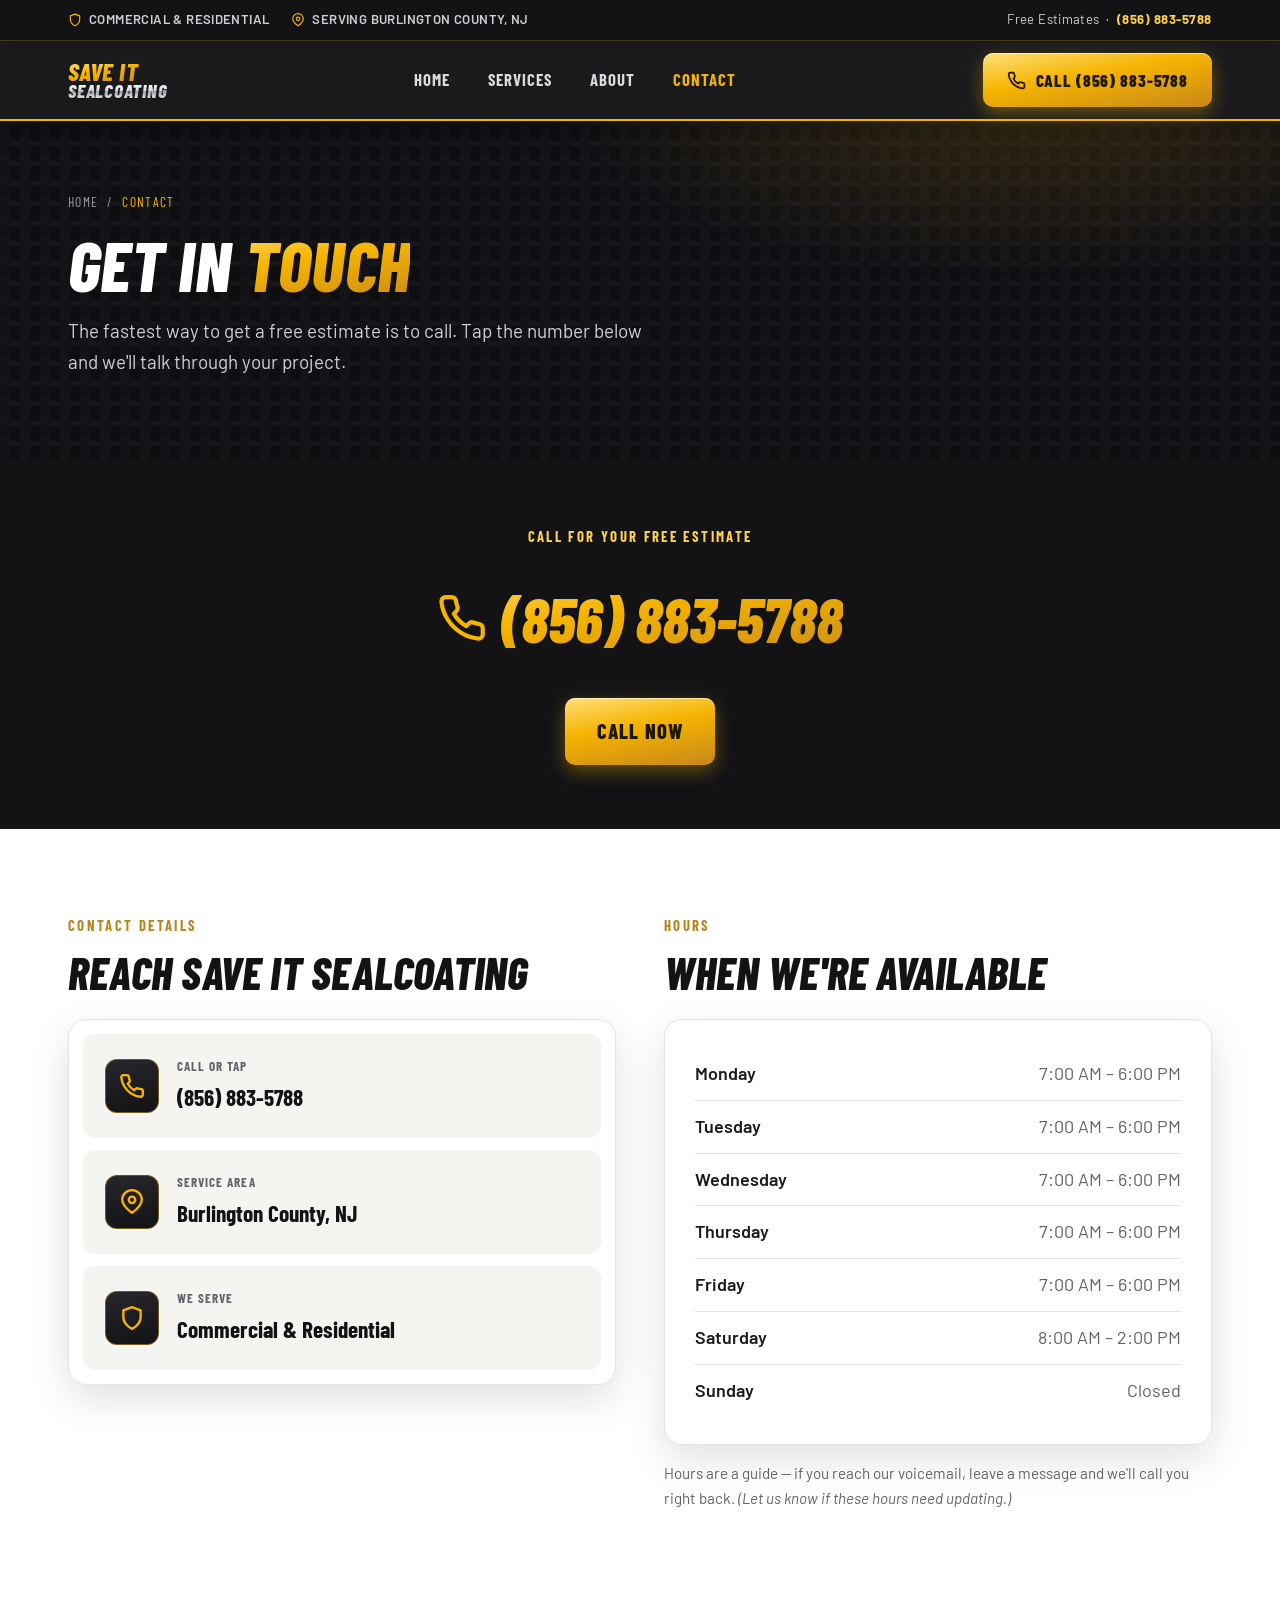
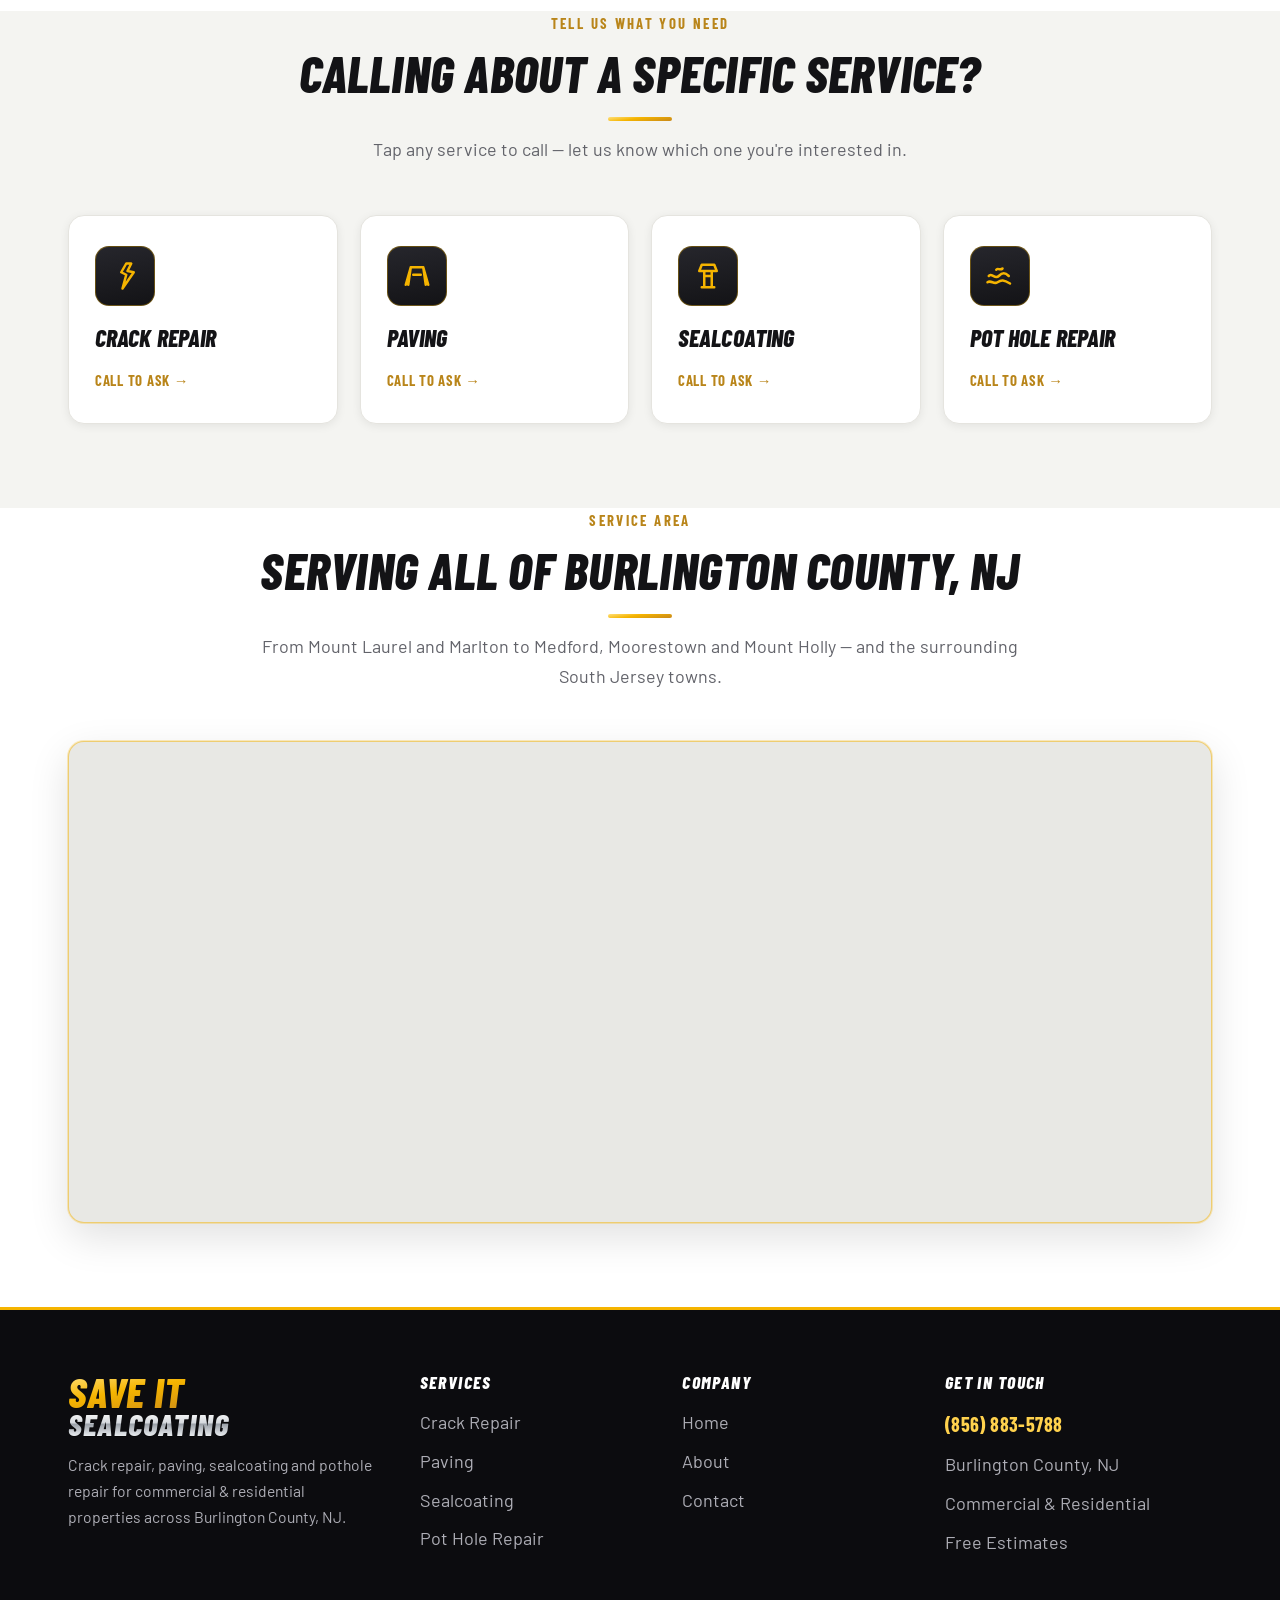
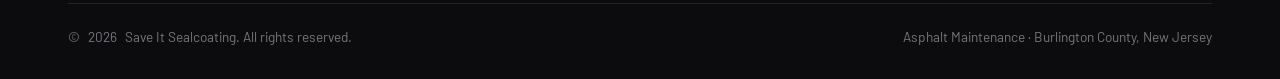
==== contact.html @ 90343ad8 "Add files via upload" ====
<!DOCTYPE html>
<html lang="en">
<head>
<meta charset="UTF-8">
<meta name="viewport" content="width=device-width, initial-scale=1.0">
<title>Contact | Save It Sealcoating — Call (856) 883-5788</title>
<meta name="description" content="Contact Save It Sealcoating for a free estimate on crack repair, paving, sealcoating or pothole repair in Burlington County, NJ. Call (856) 883-5788.">
<link rel="icon" href="favicon.svg" type="image/svg+xml">
<meta name="theme-color" content="#131316">
<link rel="stylesheet" href="styles.css">
</head>
<body>

<!-- ================= TOP BAR ================= -->
<div class="topbar">
  <div class="wrap">
    <div class="badges">
      <span><svg viewBox="0 0 24 24" fill="none" stroke="currentColor" stroke-width="2" stroke-linecap="round" stroke-linejoin="round"><path d="M12 2l8 3v6c0 5-3.5 8.5-8 11-4.5-2.5-8-6-8-11V5z"/></svg>Commercial &amp; Residential</span>
      <span><svg viewBox="0 0 24 24" fill="none" stroke="currentColor" stroke-width="2" stroke-linecap="round" stroke-linejoin="round"><path d="M21 10c0 6-9 12-9 12s-9-6-9-12a9 9 0 0118 0z"/><circle cx="12" cy="10" r="3"/></svg>Serving Burlington County, NJ</span>
    </div>
    <div>Free Estimates &nbsp;·&nbsp; <a class="tb-phone" href="tel:+18568835788">(856) 883-5788</a></div>
  </div>
</div>

<!-- ================= HEADER ================= -->
<header class="site-head">
  <div class="wrap">
    <a href="index.html" class="logo" aria-label="Save It Sealcoating home">
      <span class="l-1">SAVE IT</span>
      <span class="l-2">SEALCOATING</span>
    </a>
    <nav class="nav" id="nav">
      <a href="index.html">Home</a>
      <a href="services.html">Services</a>
      <a href="about.html">About</a>
      <a href="contact.html" class="active">Contact</a>
    </nav>
    <div class="head-cta">
      <a class="btn btn-gold" href="tel:+18568835788">
        <svg viewBox="0 0 24 24" fill="none" stroke="currentColor" stroke-width="2.2" stroke-linecap="round" stroke-linejoin="round"><path d="M22 16.92v3a2 2 0 01-2.18 2 19.79 19.79 0 01-8.63-3.07 19.5 19.5 0 01-6-6 19.79 19.79 0 01-3.07-8.67A2 2 0 014.11 2h3a2 2 0 012 1.72c.13.96.36 1.9.7 2.81a2 2 0 01-.45 2.11L8.09 9.91a16 16 0 006 6l1.27-1.27a2 2 0 012.11-.45c.91.34 1.85.57 2.81.7A2 2 0 0122 16.92z"/></svg>
        <span class="btn-label">Call (856) 883-5788</span>
      </a>
      <button class="nav-toggle" id="navToggle" aria-label="Menu">
        <svg viewBox="0 0 24 24" fill="none" stroke="currentColor" stroke-width="2.2" stroke-linecap="round"><path d="M3 6h18M3 12h18M3 18h18"/></svg>
      </button>
    </div>
  </div>
</header>

<!-- ================= PAGE HERO ================= -->
<section class="page-hero carbon">
  <div class="wrap">
    <div class="crumbs"><a href="index.html">Home</a> &nbsp;/&nbsp; <span>Contact</span></div>
    <h1>Get In <span class="accent">Touch</span></h1>
    <p>The fastest way to get a free estimate is to call. Tap the number below and we'll talk through your project.</p>
  </div>
</section>

<!-- ================= BIG CALL CTA ================= -->
<section class="sec bg-dark carbon cta-band" style="padding:64px 0;">
  <div class="wrap">
    <span class="kicker" style="color:var(--gold-lite);">Call For Your Free Estimate</span>
    <a class="phone-big" href="tel:+18568835788" style="margin-top:6px;">
      <svg viewBox="0 0 24 24" fill="none" stroke="currentColor" stroke-width="2" stroke-linecap="round" stroke-linejoin="round" style="width:.8em;height:.8em;"><path d="M22 16.92v3a2 2 0 01-2.18 2 19.79 19.79 0 01-8.63-3.07 19.5 19.5 0 01-6-6 19.79 19.79 0 01-3.07-8.67A2 2 0 014.11 2h3a2 2 0 012 1.72c.13.96.36 1.9.7 2.81a2 2 0 01-.45 2.11L8.09 9.91a16 16 0 006 6l1.27-1.27a2 2 0 012.11-.45c.91.34 1.85.57 2.81.7A2 2 0 0122 16.92z"/></svg>
      (856) 883-5788
    </a>
    <div class="cta-actions">
      <a class="btn btn-gold btn-lg" href="tel:+18568835788">Call Now</a>
    </div>
  </div>
</section>

<!-- ================= CONTACT DETAILS ================= -->
<section class="sec bg-white">
  <div class="wrap">
    <div class="contact-grid">
      <div>
        <span class="kicker">Contact Details</span>
        <h2 style="font-size:clamp(2rem,3.6vw,2.8rem); margin-bottom:24px;">Reach Save It Sealcoating</h2>
        <div class="contact-card">
          <a class="contact-row" href="tel:+18568835788">
            <div class="cic"><svg viewBox="0 0 24 24" fill="none" stroke="currentColor" stroke-width="2.2" stroke-linecap="round" stroke-linejoin="round"><path d="M22 16.92v3a2 2 0 01-2.18 2 19.79 19.79 0 01-8.63-3.07 19.5 19.5 0 01-6-6 19.79 19.79 0 01-3.07-8.67A2 2 0 014.11 2h3a2 2 0 012 1.72c.13.96.36 1.9.7 2.81a2 2 0 01-.45 2.11L8.09 9.91a16 16 0 006 6l1.27-1.27a2 2 0 012.11-.45c.91.34 1.85.57 2.81.7A2 2 0 0122 16.92z"/></svg></div>
            <div><div class="ct-k">Call or Tap</div><div class="ct-v">(856) 883-5788</div></div>
          </a>
          <div class="contact-row">
            <div class="cic"><svg viewBox="0 0 24 24" fill="none" stroke="currentColor" stroke-width="2.2" stroke-linecap="round" stroke-linejoin="round"><path d="M21 10c0 6-9 12-9 12s-9-6-9-12a9 9 0 0118 0z"/><circle cx="12" cy="10" r="3"/></svg></div>
            <div><div class="ct-k">Service Area</div><div class="ct-v">Burlington County, NJ</div></div>
          </div>
          <div class="contact-row">
            <div class="cic"><svg viewBox="0 0 24 24" fill="none" stroke="currentColor" stroke-width="2.2" stroke-linecap="round" stroke-linejoin="round"><path d="M12 2l8 3v6c0 5-3.5 8.5-8 11-4.5-2.5-8-6-8-11V5z"/></svg></div>
            <div><div class="ct-k">We Serve</div><div class="ct-v">Commercial &amp; Residential</div></div>
          </div>
        </div>
      </div>

      <div>
        <span class="kicker">Hours</span>
        <h2 style="font-size:clamp(2rem,3.6vw,2.8rem); margin-bottom:24px;">When We're Available</h2>
        <div class="contact-card" style="padding:28px 30px;">
          <ul class="hours-list">
            <li><span class="d">Monday</span><span class="h">7:00 AM – 6:00 PM</span></li>
            <li><span class="d">Tuesday</span><span class="h">7:00 AM – 6:00 PM</span></li>
            <li><span class="d">Wednesday</span><span class="h">7:00 AM – 6:00 PM</span></li>
            <li><span class="d">Thursday</span><span class="h">7:00 AM – 6:00 PM</span></li>
            <li><span class="d">Friday</span><span class="h">7:00 AM – 6:00 PM</span></li>
            <li><span class="d">Saturday</span><span class="h">8:00 AM – 2:00 PM</span></li>
            <li><span class="d">Sunday</span><span class="h">Closed</span></li>
          </ul>
        </div>
        <p style="color:var(--muted); font-size:.95rem; margin-top:16px;">Hours are a guide — if you reach our voicemail, leave a message and we'll call you right back. <em>(Let us know if these hours need updating.)</em></p>
      </div>
    </div>
  </div>
</section>

<!-- ================= SERVICES QUICK LINKS ================= -->
<section class="sec bg-paper" style="padding-top:0;">
  <div class="wrap">
    <div class="sec-head center">
      <span class="kicker">Tell Us What You Need</span>
      <h2>Calling About a Specific Service?</h2>
      <div class="rule"></div>
      <p class="sub">Tap any service to call — let us know which one you're interested in.</p>
    </div>
    <div class="cards">
      <a class="card" href="tel:+18568835788">
        <div class="ic"><svg viewBox="0 0 24 24" fill="none" stroke="currentColor" stroke-width="2" stroke-linecap="round" stroke-linejoin="round"><path d="M13 2L9 9l4 2-3 11 9-13-5-1 3-6z"/></svg></div>
        <h3>Crack Repair</h3>
        <span class="more">Call to ask →</span>
      </a>
      <a class="card" href="tel:+18568835788">
        <div class="ic"><svg viewBox="0 0 24 24" fill="none" stroke="currentColor" stroke-width="2" stroke-linecap="round" stroke-linejoin="round"><path d="M3 19l4-14h10l4 14M7 5l-2 14M17 5l2 14M9 11h6"/></svg></div>
        <h3>Paving</h3>
        <span class="more">Call to ask →</span>
      </a>
      <a class="card" href="tel:+18568835788">
        <div class="ic"><svg viewBox="0 0 24 24" fill="none" stroke="currentColor" stroke-width="2" stroke-linecap="round" stroke-linejoin="round"><path d="M7 21h10M9 21V8M15 21V8M5 8h14l-2-5H7L5 8zM9 12h6"/></svg></div>
        <h3>Sealcoating</h3>
        <span class="more">Call to ask →</span>
      </a>
      <a class="card" href="tel:+18568835788">
        <div class="ic"><svg viewBox="0 0 24 24" fill="none" stroke="currentColor" stroke-width="2" stroke-linecap="round" stroke-linejoin="round"><path d="M3 12c2-3 5 3 8 0s5-3 8 0M2 17c3-2 5 2 8 0s5-2 10 1M9 7c1-2 3 1 5-1"/></svg></div>
        <h3>Pot Hole Repair</h3>
        <span class="more">Call to ask →</span>
      </a>
    </div>
  </div>
</section>

<!-- ================= MAP BAND ================= -->
<section class="sec bg-white map-band" style="padding-top:0;">
  <div class="wrap">
    <div class="sec-head center">
      <span class="kicker">Service Area</span>
      <h2>Serving All of Burlington County, NJ</h2>
      <div class="rule"></div>
      <p class="sub">From Mount Laurel and Marlton to Medford, Moorestown and Mount Holly — and the surrounding South Jersey towns.</p>
    </div>
    <div class="map-frame">
      <iframe src="https://www.google.com/maps?q=Burlington%20County%2C%20New%20Jersey&output=embed&z=9" loading="lazy" referrerpolicy="no-referrer-when-downgrade" title="Map of Burlington County, New Jersey service area"></iframe>
    </div>
  </div>
</section>

<!-- ================= FOOTER ================= -->
<footer class="site-foot">
  <div class="wrap">
    <div class="foot-grid">
      <div>
        <div class="logo lg" style="margin-bottom:16px;">
          <span class="l-1">SAVE IT</span>
          <span class="l-2">SEALCOATING</span>
        </div>
        <p style="font-size:.98rem; max-width:34ch;">Crack repair, paving, sealcoating and pothole repair for commercial &amp; residential properties across Burlington County, NJ.</p>
      </div>
      <div>
        <h4>Services</h4>
        <ul>
          <li><a href="services.html#crack-repair">Crack Repair</a></li>
          <li><a href="services.html#paving">Paving</a></li>
          <li><a href="services.html#sealcoating">Sealcoating</a></li>
          <li><a href="services.html#pothole-repair">Pot Hole Repair</a></li>
        </ul>
      </div>
      <div>
        <h4>Company</h4>
        <ul>
          <li><a href="index.html">Home</a></li>
          <li><a href="about.html">About</a></li>
          <li><a href="contact.html">Contact</a></li>
        </ul>
      </div>
      <div>
        <h4>Get In Touch</h4>
        <ul>
          <li><a class="f-phone" href="tel:+18568835788">(856) 883-5788</a></li>
          <li>Burlington County, NJ</li>
          <li>Commercial &amp; Residential</li>
          <li>Free Estimates</li>
        </ul>
      </div>
    </div>
    <div class="foot-bottom">
      <div class="foot-note">© <span id="yr">2026</span> Save It Sealcoating. All rights reserved.</div>
      <div class="foot-note">Asphalt Maintenance · Burlington County, New Jersey</div>
    </div>
  </div>
</footer>

<script>
  var t = document.getElementById('navToggle'), n = document.getElementById('nav');
  if (t) t.addEventListener('click', function(){ n.classList.toggle('open'); });
  document.getElementById('yr').textContent = new Date().getFullYear();
</script>

</body>
</html>
---- styles.css ----
/* ============================================================
   SAVE IT SEALCOATING — shared stylesheet
   Visual DNA: black + gold + chrome, bold condensed italic type,
   but lightened for easy reading.
   ============================================================ */

@import url('https://fonts.googleapis.com/css2?family=Barlow:ital,wght@0,400;0,500;0,600;0,700;1,500&family=Barlow+Condensed:ital,wght@0,500;0,600;0,700;0,800;1,700;1,800&display=swap');

:root {
  --ink:        #131316;
  --ink-2:      #1d1d22;
  --ink-3:      #2a2a30;
  --gold:       #f5b400;
  --gold-lite:  #ffd24d;
  --gold-deep:  #b9851a;
  --chrome:     #dfe3e8;
  --chrome-2:   #aab0b8;
  --paper:      #f4f4f1;
  --white:      #ffffff;
  --line:       #e5e4df;
  --ink-text:   #1b1b1f;
  --muted:      #62636a;
  --shadow-sm:  0 2px 10px rgba(0,0,0,.07);
  --shadow-md:  0 14px 40px rgba(0,0,0,.12);
  --gold-grad:  linear-gradient(170deg, #ffe07a 0%, #f5b400 42%, #c8881a 100%);
  --chrome-grad:linear-gradient(180deg, #ffffff 0%, #d4d8dd 48%, #9aa0a8 52%, #e9ecef 100%);
  --maxw: 1200px;
}

* { box-sizing: border-box; }

html { scroll-behavior: smooth; }

body {
  margin: 0;
  font-family: "Barlow", system-ui, sans-serif;
  color: var(--ink-text);
  background: var(--paper);
  font-size: 18px;
  line-height: 1.65;
  -webkit-font-smoothing: antialiased;
}

h1, h2, h3, h4 {
  font-family: "Barlow Condensed", "Barlow", sans-serif;
  font-weight: 800;
  line-height: 1.02;
  margin: 0;
  letter-spacing: .005em;
}

a { color: inherit; text-decoration: none; }

p { margin: 0 0 1em; }
img { max-width: 100%; display: block; }

.wrap { width: 100%; max-width: var(--maxw); margin: 0 auto; padding: 0 28px; }

/* ---- carbon texture ---- */
.carbon {
  background-color: #0e0e11;
  background-image:
    linear-gradient(27deg, #15151a 5px, transparent 5px),
    linear-gradient(207deg, #15151a 5px, transparent 5px),
    linear-gradient(27deg, #0c0c0f 5px, transparent 5px),
    linear-gradient(207deg, #0c0c0f 5px, transparent 5px),
    linear-gradient(90deg, #121217 10px, transparent 10px),
    linear-gradient(#16161b 25%, #0e0e11 25%, #0e0e11 50%, transparent 50%, transparent 75%, #0e0e11 75%);
  background-size: 20px 20px;
}

/* ============================================================
   LOGO WORDMARK (CSS recreation of the card badge)
   ============================================================ */
.logo { display: inline-flex; flex-direction: column; line-height: .82; gap: 2px; }
.logo .l-1 {
  font-family: "Barlow Condensed", sans-serif;
  font-style: italic;
  font-weight: 800;
  font-size: 1.55rem;
  letter-spacing: .02em;
  background: var(--gold-grad);
  -webkit-background-clip: text;
  background-clip: text;
  color: transparent;
  filter: drop-shadow(0 1px 0 rgba(0,0,0,.4));
}
.logo .l-2 {
  font-family: "Barlow Condensed", sans-serif;
  font-style: italic;
  font-weight: 800;
  font-size: 1.18rem;
  letter-spacing: .04em;
  background: var(--chrome-grad);
  -webkit-background-clip: text;
  background-clip: text;
  color: transparent;
  filter: drop-shadow(0 1px 0 rgba(0,0,0,.5));
}
/* large logo variant for footer / hero */
.logo.lg .l-1 { font-size: 2.6rem; }
.logo.lg .l-2 { font-size: 1.95rem; }

/* ============================================================
   TOP BAR
   ============================================================ */
.topbar {
  background: var(--ink);
  color: #cfcfd4;
  font-size: .82rem;
  letter-spacing: .03em;
  border-bottom: 1px solid rgba(245,180,0,.25);
}
.topbar .wrap { display: flex; align-items: center; justify-content: space-between; height: 40px; }
.topbar .badges { display: flex; gap: 22px; align-items: center; text-transform: uppercase; font-weight: 600; }
.topbar .badges span { display: inline-flex; align-items: center; gap: 7px; }
.topbar .badges svg { width: 14px; height: 14px; color: var(--gold); }
.topbar a.tb-phone { color: var(--gold-lite); font-weight: 700; letter-spacing: .04em; }

/* ============================================================
   HEADER / NAV
   ============================================================ */
.site-head {
  position: sticky; top: 0; z-index: 50;
  background: rgba(19,19,22,.97);
  backdrop-filter: blur(8px);
  border-bottom: 2px solid var(--gold);
  box-shadow: 0 6px 24px rgba(0,0,0,.28);
}
.site-head .wrap { display: flex; align-items: center; justify-content: space-between; height: 78px; gap: 18px; }
.nav { display: flex; align-items: center; gap: 6px; }
.nav a {
  color: #d9dade;
  font-family: "Barlow Condensed", sans-serif;
  font-weight: 700; font-size: 1.05rem;
  text-transform: uppercase; letter-spacing: .06em;
  padding: 8px 16px; border-radius: 7px;
  transition: color .15s, background .15s;
}
.nav a:hover { color: #fff; background: rgba(255,255,255,.06); }
.nav a.active { color: var(--gold); }
.head-cta { display: flex; align-items: center; gap: 14px; }

/* ---- buttons ---- */
.btn {
  display: inline-flex; align-items: center; gap: 10px;
  font-family: "Barlow Condensed", sans-serif;
  font-weight: 800; text-transform: uppercase; letter-spacing: .05em;
  font-size: 1.08rem;
  padding: 13px 24px; border-radius: 10px;
  border: none; cursor: pointer;
  transition: transform .12s ease, box-shadow .12s ease, filter .15s;
  white-space: nowrap;
}
.btn svg { width: 19px; height: 19px; }
.btn-gold {
  background: var(--gold-grad);
  color: #211800;
  box-shadow: 0 6px 18px rgba(245,180,0,.38), inset 0 1px 0 rgba(255,255,255,.55);
}
.btn-gold:hover { transform: translateY(-2px); box-shadow: 0 10px 26px rgba(245,180,0,.5), inset 0 1px 0 rgba(255,255,255,.55); }
.btn-ghost {
  background: transparent; color: #fff;
  border: 2px solid rgba(255,255,255,.35);
}
.btn-ghost:hover { border-color: var(--gold); color: var(--gold); }
.btn-dark {
  background: var(--ink); color: #fff;
  box-shadow: var(--shadow-sm);
}
.btn-dark:hover { transform: translateY(-2px); background: var(--ink-2); }
.btn-lg { font-size: 1.28rem; padding: 17px 32px; }

/* ============================================================
   HERO
   ============================================================ */
.hero { position: relative; color: #fff; overflow: hidden; }
.hero::after {
  content:""; position:absolute; inset:0;
  background:
    radial-gradient(900px 380px at 18% 0%, rgba(245,180,0,.16), transparent 60%),
    linear-gradient(90deg, rgba(14,14,17,.96) 0%, rgba(14,14,17,.82) 48%, rgba(14,14,17,.35) 100%);
  pointer-events: none;
}
.hero .wrap { position: relative; z-index: 2; padding-top: 76px; padding-bottom: 84px; }
.hero-grid { display: grid; grid-template-columns: 1.15fr .85fr; gap: 48px; align-items: center; }
.eyebrow {
  display: inline-flex; align-items: center; gap: 10px;
  font-family: "Barlow Condensed", sans-serif; font-weight: 700;
  text-transform: uppercase; letter-spacing: .18em; font-size: .95rem;
  color: var(--gold-lite); margin-bottom: 18px;
}
.eyebrow::before { content:""; width: 34px; height: 2px; background: var(--gold); }
.hero h1 {
  font-size: clamp(3rem, 6.2vw, 5.4rem);
  font-style: italic;
  text-transform: uppercase;
  text-shadow: 0 3px 0 rgba(0,0,0,.35);
}
.hero h1 .accent {
  background: var(--gold-grad); -webkit-background-clip: text; background-clip: text; color: transparent;
}
.hero .lede { font-size: 1.2rem; color: #d6d7db; max-width: 46ch; margin: 22px 0 30px; }
.hero-cta { display: flex; flex-wrap: wrap; gap: 14px; align-items: center; }
.hero-chips { display: flex; flex-wrap: wrap; gap: 10px; margin-top: 34px; }
.chip {
  display: inline-flex; align-items: center; gap: 9px;
  background: rgba(255,255,255,.06); border: 1px solid rgba(255,255,255,.14);
  color: #e8e8ec; padding: 9px 16px; border-radius: 999px;
  font-family: "Barlow Condensed", sans-serif; font-weight: 700;
  text-transform: uppercase; letter-spacing: .05em; font-size: .92rem;
}
.chip svg { width: 16px; height: 16px; color: var(--gold); }

/* ============================================================
   PLACEHOLDER IMAGE BLOCKS
   ============================================================ */
.ph {
  position: relative; border-radius: 16px; overflow: hidden;
  background:
    repeating-linear-gradient(135deg, #1b1b20 0 14px, #16161b 14px 28px);
  border: 1px solid rgba(255,255,255,.1);
  display: flex; align-items: center; justify-content: center;
  color: #7d7e87; min-height: 320px;
}
.ph .ph-label {
  display: flex; flex-direction: column; align-items: center; gap: 12px;
  font-family: "Barlow Condensed", sans-serif; font-weight: 700;
  text-transform: uppercase; letter-spacing: .12em; font-size: .85rem; text-align: center;
}
.ph .ph-label svg { width: 46px; height: 46px; color: #4f5059; }
.ph.gold-edge { border-color: rgba(245,180,0,.45); box-shadow: 0 0 0 1px rgba(245,180,0,.25), var(--shadow-md); }
.ph.light { background: repeating-linear-gradient(135deg,#ececea 0 14px,#e3e3df 14px 28px); color:#a6a69e; }
.ph.light .ph-label svg { color:#bcbcb4; }

/* real photo frames (stock placeholders — swap for client job photos) */
.photo { position: relative; border-radius: 16px; overflow: hidden; box-shadow: var(--shadow-md); border: 1px solid rgba(255,255,255,.1); background:#1b1b20; }
.photo img { position: absolute; inset: 0; width: 100%; height: 100%; object-fit: cover; display: block; }
.photo.gold-edge { border-color: rgba(245,180,0,.5); box-shadow: 0 0 0 1px rgba(245,180,0,.3), var(--shadow-md); }
.photo::after { content:""; position:absolute; inset:0; background: linear-gradient(180deg, transparent 55%, rgba(0,0,0,.35)); pointer-events:none; }

/* corner tag on hero image */
.img-tag {
  position: absolute; left: 16px; bottom: 16px; z-index: 3;
  background: var(--gold-grad); color: #211800;
  font-family: "Barlow Condensed", sans-serif; font-weight: 800;
  text-transform: uppercase; letter-spacing: .05em; font-size: .9rem;
  padding: 7px 14px; border-radius: 8px; box-shadow: var(--shadow-sm);
}

/* ============================================================
   SECTIONS
   ============================================================ */
section { position: relative; }
.sec { padding: 84px 0; }
.sec-head { max-width: 760px; margin-bottom: 50px; }
.sec-head.center { margin-left: auto; margin-right: auto; text-align: center; }
.kicker {
  font-family: "Barlow Condensed", sans-serif; font-weight: 700;
  text-transform: uppercase; letter-spacing: .16em; font-size: .92rem;
  color: var(--gold-deep); margin-bottom: 12px; display: block;
}
.sec h2 {
  font-size: clamp(2.2rem, 4vw, 3.2rem);
  font-style: italic; text-transform: uppercase; color: var(--ink);
}
.sec .sub { color: var(--muted); font-size: 1.12rem; margin-top: 14px; }
.bg-dark { background: var(--ink); color: #ececed; }
.bg-dark h2 { color: #fff; }
.bg-dark .sub { color: #b7b8bf; }
.bg-paper { background: var(--paper); }
.bg-white { background: var(--white); }

/* gold rule */
.rule { width: 64px; height: 4px; background: var(--gold-grad); border-radius: 3px; }
.sec-head.center .rule { margin: 18px auto 0; }

/* ============================================================
   SERVICE CARDS
   ============================================================ */
.cards { display: grid; grid-template-columns: repeat(4, 1fr); gap: 22px; }
.card {
  background: var(--white); border: 1px solid var(--line); border-radius: 16px;
  padding: 30px 26px 28px; box-shadow: var(--shadow-sm);
  transition: transform .16s ease, box-shadow .16s ease, border-color .16s;
  position: relative; overflow: hidden;
}
.card::before {
  content:""; position:absolute; left:0; top:0; height:4px; width:100%;
  background: var(--gold-grad); transform: scaleX(0); transform-origin: left;
  transition: transform .25s ease;
}
.card:hover { transform: translateY(-6px); box-shadow: var(--shadow-md); border-color: rgba(245,180,0,.5); }
.card:hover::before { transform: scaleX(1); }
.card .ic {
  width: 60px; height: 60px; border-radius: 14px;
  display: flex; align-items: center; justify-content: center;
  background: linear-gradient(170deg, #26262c, #131316);
  border: 1px solid rgba(245,180,0,.35);
  margin-bottom: 20px;
}
.card .ic svg { width: 30px; height: 30px; color: var(--gold); }
.card h3 { font-size: 1.5rem; text-transform: uppercase; font-style: italic; color: var(--ink); }
.card p { color: var(--muted); font-size: .98rem; margin: 10px 0 0; line-height: 1.55; }
.card .more {
  margin-top: 18px; display: inline-flex; align-items: center; gap: 6px;
  font-family: "Barlow Condensed", sans-serif; font-weight: 700; text-transform: uppercase;
  letter-spacing: .05em; color: var(--gold-deep); font-size: .92rem;
}

/* ============================================================
   FEATURE / WHY ROW
   ============================================================ */
.feat { display: grid; grid-template-columns: repeat(4,1fr); gap: 26px; }
.feat .f { text-align: left; }
.feat .f .fic {
  width: 52px; height: 52px; border-radius: 12px; margin-bottom: 16px;
  display:flex; align-items:center; justify-content:center;
  background: rgba(245,180,0,.12); border: 1px solid rgba(245,180,0,.4);
}
.feat .f .fic svg { width: 26px; height: 26px; color: var(--gold-deep); }
.bg-dark .feat .f .fic { background: rgba(245,180,0,.14); }
.feat .f h3 { font-size: 1.3rem; text-transform: uppercase; font-style: italic; }
.feat .f p { font-size: .98rem; color: var(--muted); margin-top: 6px; }
.bg-dark .feat .f p { color: #b7b8bf; }

/* stat band */
.stats { display: grid; grid-template-columns: repeat(4,1fr); gap: 20px; text-align: center; }
.stat .n {
  font-family: "Barlow Condensed", sans-serif; font-weight: 800; font-style: italic;
  font-size: 3.2rem; line-height: 1;
  background: var(--gold-grad); -webkit-background-clip: text; background-clip: text; color: transparent;
}
.stat .l { text-transform: uppercase; letter-spacing: .08em; font-weight: 600; font-size: .9rem; color: #b7b8bf; margin-top: 8px; }

/* ============================================================
   SPLIT / CTA BANDS
   ============================================================ */
.split { display: grid; grid-template-columns: 1fr 1fr; gap: 56px; align-items: center; }
.split.narrow { gap: 44px; }

.cta-band { text-align: center; }
.cta-band h2 { font-size: clamp(2.2rem, 4.4vw, 3.4rem); }
.cta-band .phone-big {
  display: inline-flex; align-items: center; justify-content: center; gap: 14px; margin-top: 8px;
  white-space: nowrap; max-width: 100%;
  font-family: "Barlow Condensed", sans-serif; font-weight: 800; font-style: italic;
  font-size: clamp(2.1rem, 5.2vw, 3.9rem);
  background: var(--gold-grad); -webkit-background-clip: text; background-clip: text; color: transparent;
}
.cta-band .phone-big svg { color: var(--gold); stroke: var(--gold); }
.cta-band .cta-actions { display:flex; gap:16px; justify-content:center; flex-wrap:wrap; margin-top: 28px; }

/* check list */
.checks { list-style: none; padding: 0; margin: 22px 0 0; display: grid; gap: 14px; }
.checks li { display: flex; gap: 13px; align-items: flex-start; font-size: 1.05rem; }
.checks li svg { width: 24px; height: 24px; flex: 0 0 auto; color: var(--gold-deep); margin-top: 2px; }
.bg-dark .checks li svg { color: var(--gold); }

/* ============================================================
   FOOTER
   ============================================================ */
.site-foot { background: #0c0c0f; color: #aeaeb6; padding: 64px 0 30px; border-top: 3px solid var(--gold); }
.foot-grid { display: grid; grid-template-columns: 1.4fr 1fr 1fr 1.2fr; gap: 40px; }
.site-foot h4 {
  font-family: "Barlow Condensed", sans-serif; text-transform: uppercase; letter-spacing: .08em;
  color: #fff; font-size: 1.1rem; margin-bottom: 16px; font-style: italic;
}
.site-foot ul { list-style: none; padding: 0; margin: 0; display: grid; gap: 9px; }
.site-foot a:hover { color: var(--gold); }
.site-foot .f-phone { color: var(--gold-lite); font-weight: 700; font-size: 1.25rem; font-family: "Barlow Condensed", sans-serif; letter-spacing: .02em; }
.foot-bottom {
  margin-top: 46px; padding-top: 22px; border-top: 1px solid rgba(255,255,255,.1);
  display: flex; justify-content: space-between; gap: 16px; flex-wrap: wrap;
  font-size: .85rem; color: #76767e;
}
.foot-note { display:flex; gap:8px; align-items:center; }

/* ============================================================
   CONTACT
   ============================================================ */
.contact-grid { display: grid; grid-template-columns: 1fr 1fr; gap: 48px; align-items: start; }
.contact-card {
  background: var(--white); border: 1px solid var(--line); border-radius: 18px;
  padding: 14px; box-shadow: var(--shadow-md); display: grid; gap: 12px;
}
.contact-row {
  display: flex; gap: 18px; align-items: center;
  padding: 22px; border-radius: 12px; background: var(--paper);
  transition: background .15s;
}
.contact-row:hover { background: #efefe9; }
.contact-row .cic {
  width: 54px; height: 54px; border-radius: 12px; flex: 0 0 auto;
  display:flex; align-items:center; justify-content:center;
  background: linear-gradient(170deg,#26262c,#131316); border: 1px solid rgba(245,180,0,.4);
}
.contact-row .cic svg { width: 26px; height: 26px; color: var(--gold); }
.contact-row .ct-k { font-family:"Barlow Condensed",sans-serif; font-weight:700; text-transform:uppercase; letter-spacing:.08em; font-size:.82rem; color: var(--muted); }
.contact-row .ct-v { font-size: 1.45rem; font-weight: 700; font-family:"Barlow Condensed",sans-serif; color: var(--ink); }
.hours-list { list-style:none; margin:0; padding:0; display:grid; gap:0; }
.hours-list li { display:flex; justify-content:space-between; padding: 11px 0; border-bottom: 1px solid var(--line); }
.hours-list li:last-child { border-bottom: none; }
.hours-list .d { font-weight: 600; }
.hours-list .h { color: var(--muted); }

/* ============================================================
   MAP EMBED
   ============================================================ */
.map-frame {
  position: relative; border-radius: 16px; overflow: hidden;
  border: 1px solid rgba(245,180,0,.5);
  box-shadow: 0 0 0 1px rgba(245,180,0,.25), var(--shadow-md);
  background: #e8e8e4;
}
.map-frame iframe { display: block; width: 100%; border: 0; filter: grayscale(.12) contrast(1.02); }
.map-band .map-frame iframe { height: 480px; }
@media (max-width: 760px) { .map-band .map-frame iframe { height: 360px; } }

/* page hero (interior) */
.page-hero { color: #fff; padding: 70px 0 64px; position: relative; overflow: hidden; }
.page-hero::after {
  content:""; position:absolute; inset:0;
  background: radial-gradient(800px 320px at 80% -10%, rgba(245,180,0,.16), transparent 60%);
}
.page-hero .wrap { position: relative; z-index: 2; }
.page-hero h1 { font-size: clamp(2.6rem,5.5vw,4.4rem); font-style: italic; text-transform: uppercase; }
.page-hero h1 .accent { background: var(--gold-grad); -webkit-background-clip:text; background-clip:text; color:transparent; }
.page-hero p { color:#cfd0d6; font-size:1.18rem; max-width: 54ch; margin-top: 14px; }
.crumbs { font-family:"Barlow Condensed",sans-serif; text-transform:uppercase; letter-spacing:.1em; font-size:.85rem; color:#9a9ba2; margin-bottom: 16px; }
.crumbs a:hover { color: var(--gold); }
.crumbs span { color: var(--gold); }

/* service detail rows */
.svc-detail { display: grid; grid-template-columns: 1fr 1fr; gap: 50px; align-items: center; padding: 56px 0; border-bottom: 1px solid var(--line); }
.svc-detail:last-child { border-bottom: none; }
.svc-detail.flip .svc-text { order: 2; }
.svc-detail .svc-ic {
  width: 64px; height: 64px; border-radius: 14px; margin-bottom: 22px;
  display:flex; align-items:center; justify-content:center;
  background: linear-gradient(170deg,#26262c,#131316); border:1px solid rgba(245,180,0,.4);
}
.svc-detail .svc-ic svg { width: 32px; height: 32px; color: var(--gold); }
.svc-detail h3 { font-size: 2rem; text-transform: uppercase; font-style: italic; color: var(--ink); }
.svc-detail .num { font-family:"Barlow Condensed",sans-serif; font-style:italic; font-weight:800; font-size:1rem; color: var(--gold-deep); letter-spacing:.1em; }

/* mobile nav toggle */
.nav-toggle { display: none; background: none; border: none; color: #fff; cursor: pointer; padding: 8px; }
.nav-toggle svg { width: 30px; height: 30px; }

/* ============================================================
   RESPONSIVE
   ============================================================ */
/* collapse nav + compact call button on tablet so the header never overflows */
@media (max-width: 1080px) {
  .nav { display: none; }
  .nav.open {
    display: flex; flex-direction: column; align-items: stretch;
    position: absolute; top: 78px; left: 0; right: 0;
    background: var(--ink-2); padding: 14px; gap: 4px;
    border-bottom: 2px solid var(--gold);
    box-shadow: 0 18px 30px rgba(0,0,0,.35);
  }
  .nav.open a { padding: 13px 16px; }
  .nav.open a.active { background: rgba(245,180,0,.12); }
  .nav-toggle { display: block; }
  .head-cta .btn-label { display: none; }
  .head-cta .btn { padding: 12px 16px; }
}
@media (max-width: 980px) {
  .hero-grid { grid-template-columns: 1fr; }
  .hero-grid .hero-art { display: none; }
  .cards { grid-template-columns: repeat(2,1fr); }
  .feat { grid-template-columns: repeat(2,1fr); }
  .stats { grid-template-columns: repeat(2,1fr); gap: 30px 20px; }
  .foot-grid { grid-template-columns: 1fr 1fr; gap: 32px; }
  .split, .contact-grid, .svc-detail { grid-template-columns: 1fr; gap: 32px; }
  .svc-detail.flip .svc-text { order: 0; }
  .svc-detail .svc-art { display:none; }
}
@media (max-width: 760px) {
  body { font-size: 17px; }
  .topbar .badges { display: none; }
  .topbar .wrap { justify-content: center; }
  .cards { grid-template-columns: 1fr; }
  .feat { grid-template-columns: 1fr; }
  .sec { padding: 60px 0; }
  .foot-grid { grid-template-columns: 1fr; }
}
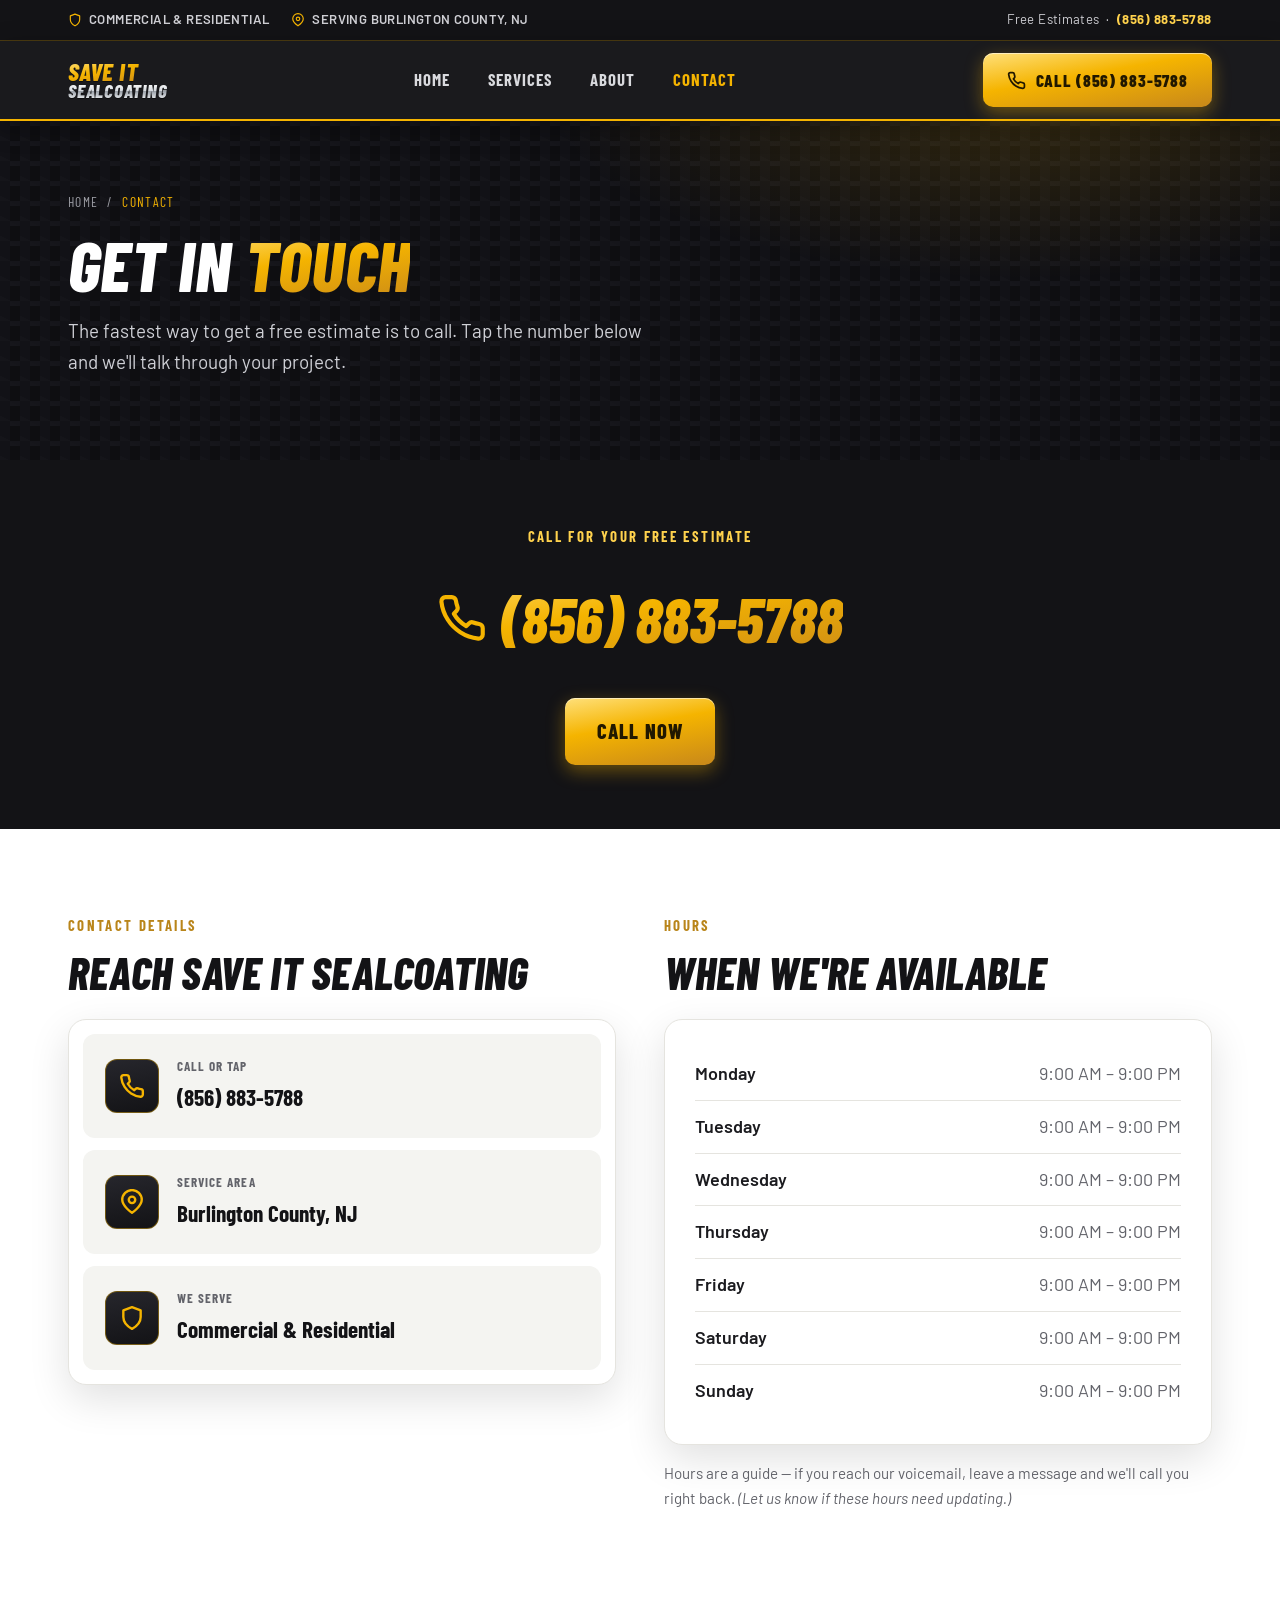
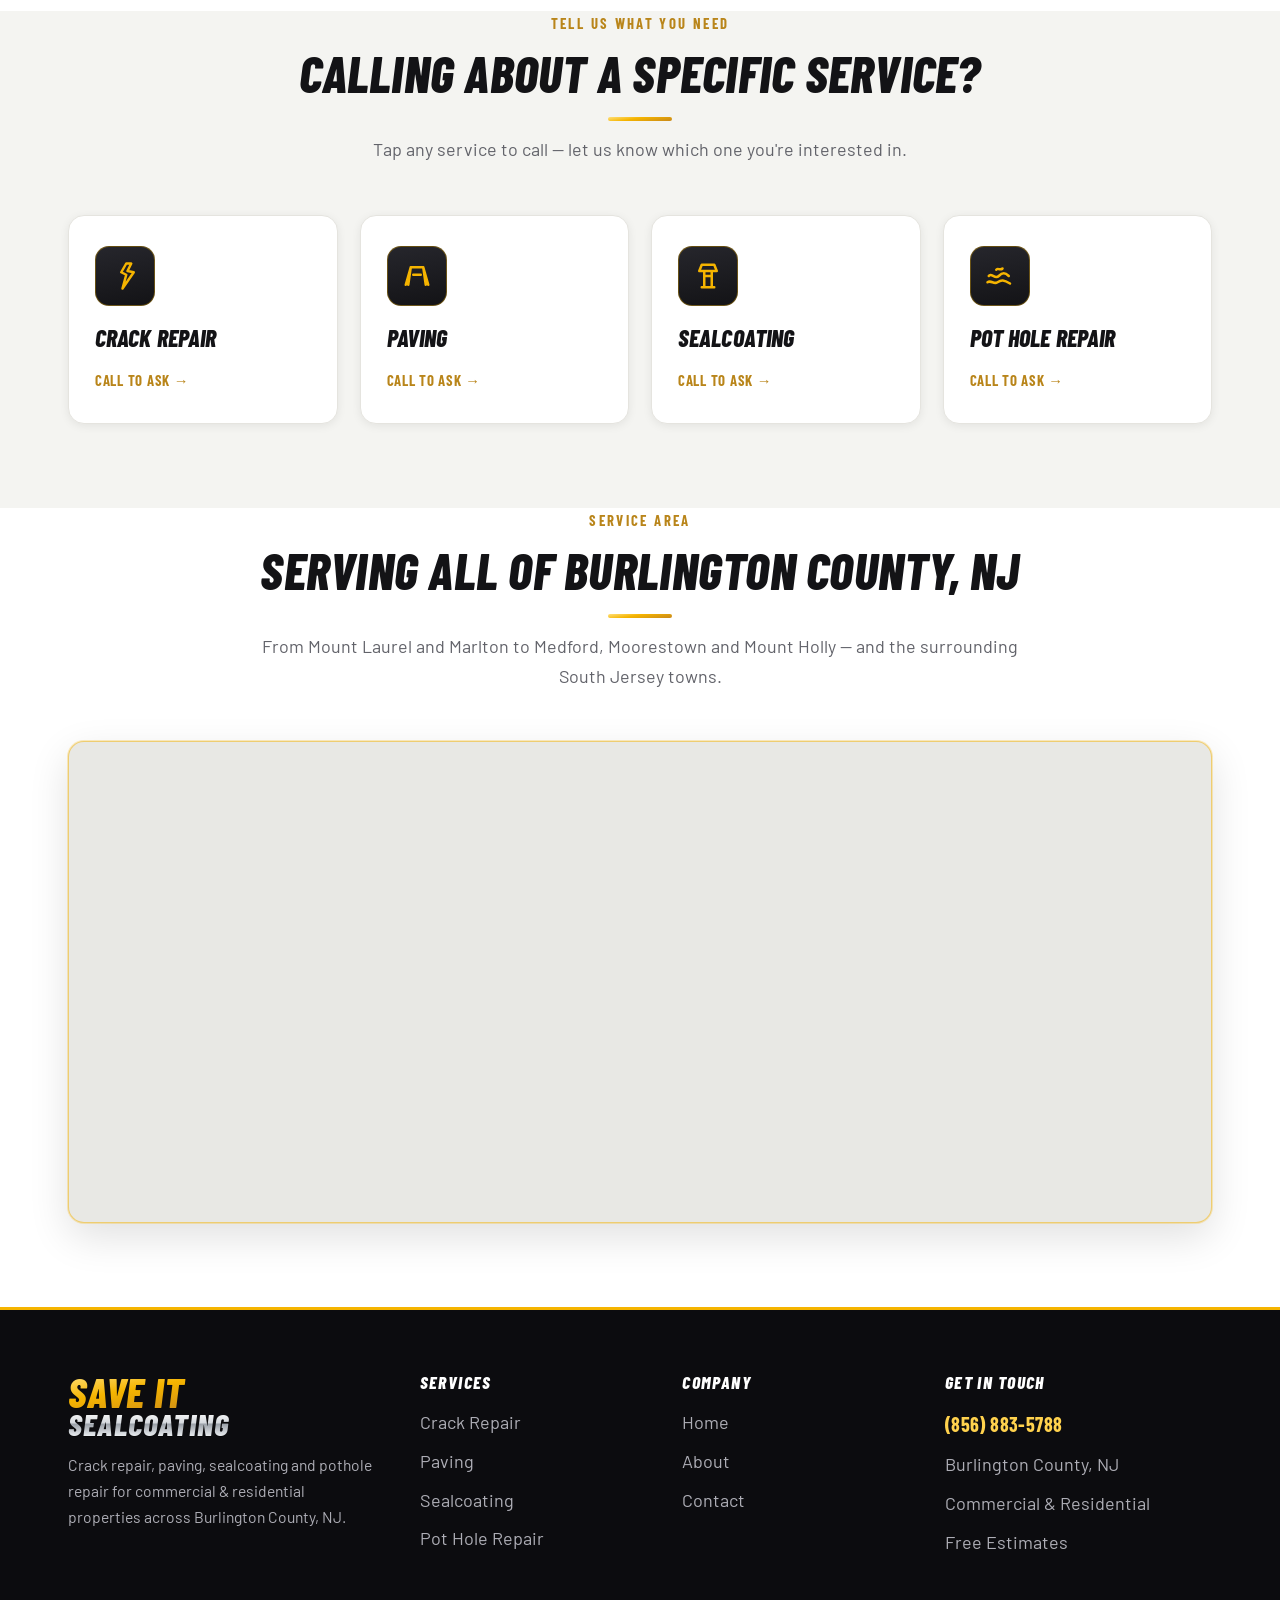
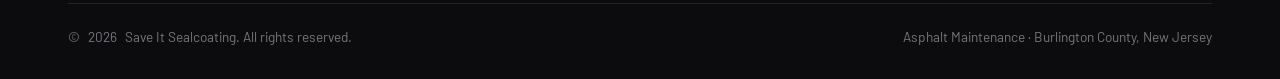
==== commit f1e32897: "Add files via upload" ====
--- a/contact.html
+++ b/contact.html
@@ -98,13 +98,13 @@
         <h2 style="font-size:clamp(2rem,3.6vw,2.8rem); margin-bottom:24px;">When We're Available</h2>
         <div class="contact-card" style="padding:28px 30px;">
           <ul class="hours-list">
-            <li><span class="d">Monday</span><span class="h">7:00 AM – 6:00 PM</span></li>
-            <li><span class="d">Tuesday</span><span class="h">7:00 AM – 6:00 PM</span></li>
-            <li><span class="d">Wednesday</span><span class="h">7:00 AM – 6:00 PM</span></li>
-            <li><span class="d">Thursday</span><span class="h">7:00 AM – 6:00 PM</span></li>
-            <li><span class="d">Friday</span><span class="h">7:00 AM – 6:00 PM</span></li>
-            <li><span class="d">Saturday</span><span class="h">8:00 AM – 2:00 PM</span></li>
-            <li><span class="d">Sunday</span><span class="h">Closed</span></li>
+            <li><span class="d">Monday</span><span class="h">9:00 AM – 9:00 PM</span></li>
+            <li><span class="d">Tuesday</span><span class="h">9:00 AM – 9:00 PM</span></li>
+            <li><span class="d">Wednesday</span><span class="h">9:00 AM – 9:00 PM</span></li>
+            <li><span class="d">Thursday</span><span class="h">9:00 AM – 9:00 PM</span></li>
+            <li><span class="d">Friday</span><span class="h">9:00 AM – 9:00 PM</span></li>
+            <li><span class="d">Saturday</span><span class="h">9:00 AM – 9:00 PM</span></li>
+            <li><span class="d">Sunday</span><span class="h">9:00 AM – 9:00 PM</span></li>
           </ul>
         </div>
         <p style="color:var(--muted); font-size:.95rem; margin-top:16px;">Hours are a guide — if you reach our voicemail, leave a message and we'll call you right back. <em>(Let us know if these hours need updating.)</em></p>
